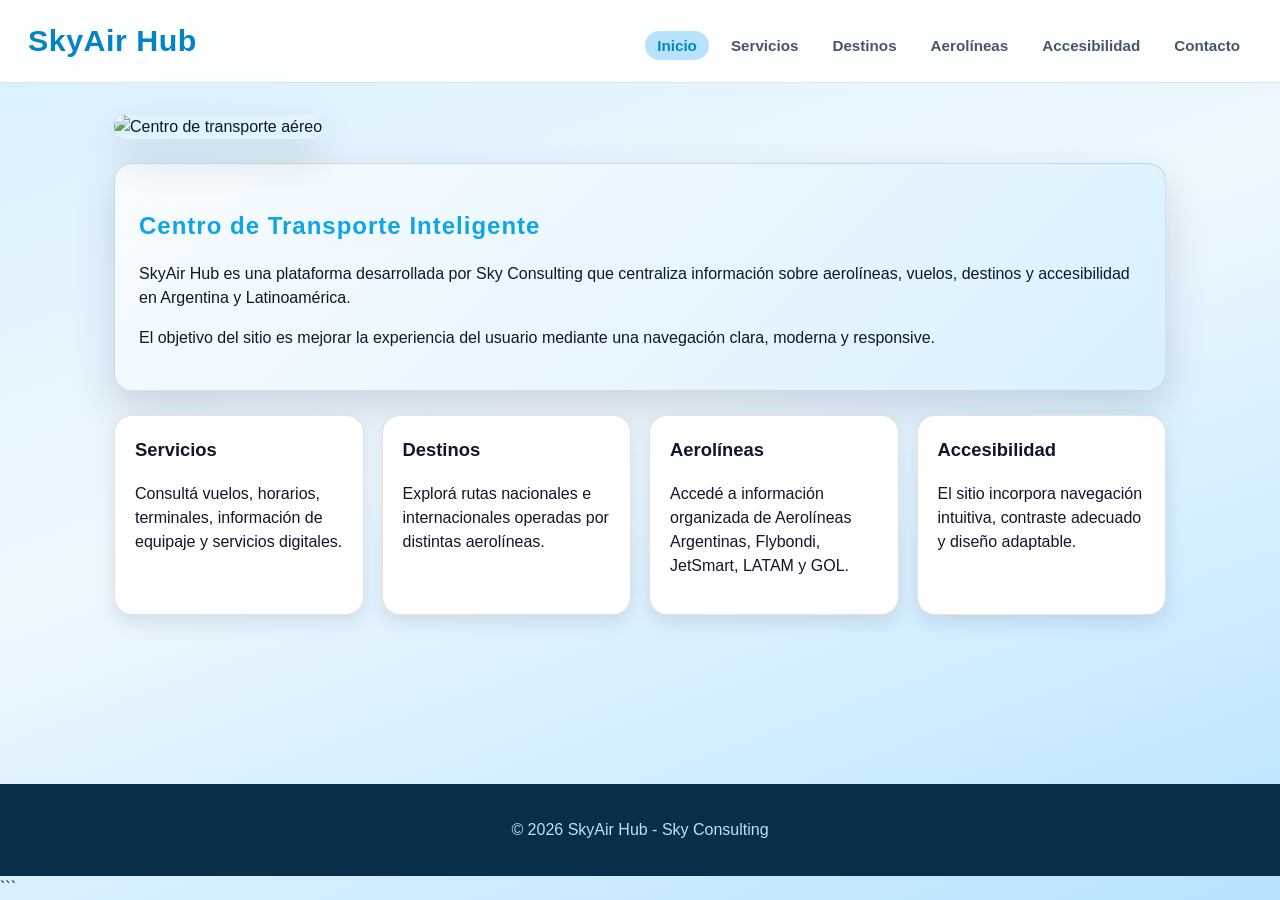
==== index.html @ 5a53a5db "Add files via upload" ====
<!DOCTYPE html>
<html lang="es">
<head>
    <meta charset="UTF-8">
    <meta name="viewport" content="width=device-width, initial-scale=1.0">
    <title>SkyAir Hub</title>
    <link rel="stylesheet" href="css1.css">
</head>

<body>

<header>

    <h1>SkyAir Hub</h1>

    <nav>
        <ul>
            <li><span class="active" aria-current="page">Inicio</span></li>
            <li><a href="servicios.html">Servicios</a></li>
            <li><a href="destinos.html">Destinos</a></li>
            <li><a href="aerolineas.html">Aerolíneas</a></li>
            <li><a href="accesibilidad.html">Accesibilidad</a></li>
            <li><a href="contacto.html">Contacto</a></li>
        </ul>
    </nav>

</header>

<main>

    <img src="imagenes/avion.jpg" alt="Centro de transporte aéreo" class="main-img">

    <section class="hero">

        <h2>Centro de Transporte Inteligente</h2>

        <p>
            SkyAir Hub es una plataforma desarrollada por Sky Consulting
            que centraliza información sobre aerolíneas, vuelos,
            destinos y accesibilidad en Argentina y Latinoamérica.
        </p>

        <p>
            El objetivo del sitio es mejorar la experiencia del usuario
            mediante una navegación clara, moderna y responsive.
        </p>

    </section>

    <section class="cards-grid">

        <div class="card">

            <h3>Servicios</h3>

            <p>
                Consultá vuelos, horarios, terminales,
                información de equipaje y servicios digitales.
            </p>

        </div>

        <div class="card">

            <h3>Destinos</h3>

            <p>
                Explorá rutas nacionales e internacionales
                operadas por distintas aerolíneas.
            </p>

        </div>

        <div class="card">

            <h3>Aerolíneas</h3>

            <p>
                Accedé a información organizada de Aerolíneas Argentinas,
                Flybondi, JetSmart, LATAM y GOL.
            </p>

        </div>

        <div class="card">

            <h3>Accesibilidad</h3>

            <p>
                El sitio incorpora navegación intuitiva,
                contraste adecuado y diseño adaptable.
            </p>

        </div>

    </section>

</main>

<footer>
    <p>© 2026 SkyAir Hub - Sky Consulting</p>
</footer>

</body>
</html>
```
---- css1.css ----
/* RESET */
* {
  box-sizing: border-box;
}

:root {
  --blue-50: #eef8ff;
  --blue-100: #d9f0ff;
  --blue-200: #b7e3ff;
  --blue-300: #7fd0ff;
  --blue-400: #38bdf8;
  --blue-500: #0ea5e9;
  --blue-600: #0284c7;
  --blue-900: #082f49;

  --bg: var(--blue-50);
  --bg-soft: var(--blue-100);

  --surface: #ffffff;
  --surface-elev: #f8fcff;

  --text: #0f172a;
  --text-muted: #475569;

  --brand: var(--blue-500);
  --brand-strong: var(--blue-600);
  --brand-soft: var(--blue-200);

  --stroke: rgba(15, 23, 42, 0.12);

  --shadow-sm: 0 8px 18px rgba(15, 23, 42, 0.10);
  --shadow-md: 0 18px 40px rgba(15, 23, 42, 0.15);

  --radius: 18px;
}

/* BODY */
body {
  margin: 0;
  font-family: "Segoe UI", "Verdana", "Tahoma", sans-serif;
  background: linear-gradient(160deg, var(--blue-100) 0%, var(--blue-50) 45%, var(--blue-200) 100%);
  color: var(--text);
  line-height: 1.5;
  min-height: 100vh;
  display: flex;
  flex-direction: column;
}

/* HEADER */
header {
  background-color: rgba(255, 255, 255, 0.95);
  border-bottom: 1px solid var(--stroke);
  padding: 18px 28px;
  position: sticky;
  top: 0;
  z-index: 10;
  backdrop-filter: blur(8px);
  display: flex;
  justify-content: space-between;
  align-items: center;
  flex-wrap: wrap;
}

h1 {
  margin: 0;
  font-family: "Segoe UI", "Verdana", "Tahoma", sans-serif;
  font-size: 1.9rem;
  letter-spacing: 0.5px;
  color: var(--brand-strong);
}

/* NAV */
nav ul {
  list-style: none;
  display: flex;
  flex-wrap: wrap;
  gap: 10px;
  padding: 10px 0 0;
  margin: 0;
}

nav a,
.active {
  text-decoration: none;
  color: var(--text-muted);
  font-weight: 700;
  font-size: 0.95rem;
  padding: 6px 12px;
  border-radius: 999px;
  transition: all 0.2s ease;
}

nav a:hover {
  color: var(--brand-strong);
  background: var(--brand-soft);
}

.active {
  color: var(--brand-strong);
  background: var(--brand-soft);
}

/* MAIN */
main {
  width: 100%;
  max-width: 1100px;
  margin: 0 auto;
  padding: 32px 24px 56px;
  flex: 1;
}

/* ESPACIADO GLOBAL */
main > * {
  margin-bottom: 24px;
}

/* TITULOS */
h2 {
  color: var(--brand);
  text-align: center;
  font-family: "Segoe UI", "Verdana", "Tahoma", sans-serif;
  font-size: 1.7rem;
  letter-spacing: 1px;
  text-transform: uppercase;
  margin-bottom: 18px;
}

.hero h2 {
  text-align: left;
  text-transform: none;
  font-size: 1.5rem;
}

h3 {
  color: var(--text);
  margin-top: 0;
  font-size: 1.15rem;
}

/* HERO */
.hero {
  background: linear-gradient(135deg, var(--surface-elev), var(--bg-soft));
  border: 1px solid var(--stroke);
  border-radius: var(--radius);
  padding: 24px;
  box-shadow: var(--shadow-md);
}

/* GRID */
.cards-grid {
  display: grid;
  grid-template-columns: repeat(auto-fit, minmax(240px, 1fr));
  gap: 18px;
}

/* CARDS */
.card {
  background-color: var(--surface);
  padding: 20px;
  border-radius: var(--radius);
  border: 1px solid var(--stroke);
  box-shadow: var(--shadow-sm);
  transition: transform 0.2s ease, box-shadow 0.2s ease;
}

.card:hover {
  transform: translateY(-4px);
  box-shadow: var(--shadow-md);
}

/* IMÁGENES EN CARDS */
.card img {
  width: 100%;
  height: 180px;
  object-fit: cover;
  border-radius: 12px;
  margin-bottom: 12px;
  box-shadow: var(--shadow-sm);
}

.map-card img {
  height: auto;
  max-height: none;
  object-fit: contain;
}

/* IMAGEN PRINCIPAL */
.main-img {
  width: 100%;
  max-height: 220px;
  object-fit: cover;
  border-radius: var(--radius);
  box-shadow: var(--shadow-md);
}

/* FOOTER */
footer {
  background-color: var(--blue-900);
  color: var(--blue-200);
  text-align: center;
  padding: 18px;
}

/* RESPONSIVE */
@media (max-width: 700px) {

  header {
    flex-direction: column;
    align-items: center;
  }

  nav ul {
    flex-direction: column;
    gap: 8px;
    align-items: center;
  }

  main {
    padding: 16px;
  }

  h1 {
    font-size: 1.6rem;
  }
}
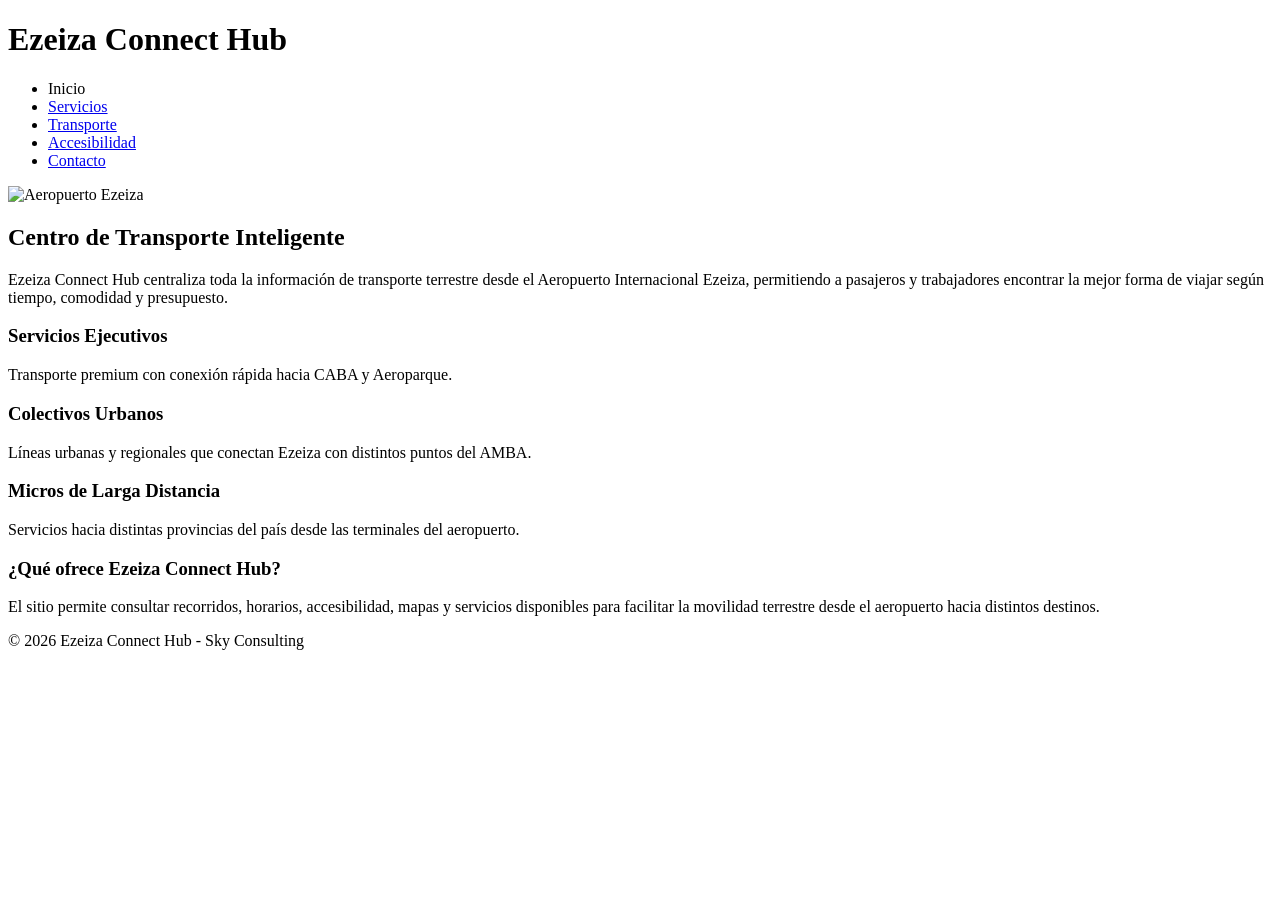
==== commit 27119de5: "Rename site to 'Ezeiza Connect Hub' and update content Updated the site name from 'SkyAir Hub' to 'E" ====
--- a/index.html
+++ b/index.html
@@ -1,24 +1,24 @@
 <!DOCTYPE html>
 <html lang="es">
+
 <head>
     <meta charset="UTF-8">
     <meta name="viewport" content="width=device-width, initial-scale=1.0">
-    <title>SkyAir Hub</title>
-    <link rel="stylesheet" href="css1.css">
+    <title>Ezeiza Connect Hub</title>
+    <link rel="stylesheet" href="estilos/css1.css">
 </head>
 
 <body>
 
 <header>
 
-    <h1>SkyAir Hub</h1>
+    <h1>Ezeiza Connect Hub</h1>
 
     <nav>
         <ul>
-            <li><span class="active" aria-current="page">Inicio</span></li>
+            <li><span class="active">Inicio</span></li>
             <li><a href="servicios.html">Servicios</a></li>
-            <li><a href="destinos.html">Destinos</a></li>
-            <li><a href="aerolineas.html">Aerolíneas</a></li>
+            <li><a href="transporte.html">Transporte</a></li>
             <li><a href="accesibilidad.html">Accesibilidad</a></li>
             <li><a href="contacto.html">Contacto</a></li>
         </ul>
@@ -28,21 +28,16 @@
 
 <main>
 
-    <img src="imagenes/avion.jpg" alt="Centro de transporte aéreo" class="main-img">
+    <img src="imagenes/ezeiza.jpg" alt="Aeropuerto Ezeiza" class="main-img">
 
     <section class="hero">
 
         <h2>Centro de Transporte Inteligente</h2>
 
         <p>
-            SkyAir Hub es una plataforma desarrollada por Sky Consulting
-            que centraliza información sobre aerolíneas, vuelos,
-            destinos y accesibilidad en Argentina y Latinoamérica.
-        </p>
-
-        <p>
-            El objetivo del sitio es mejorar la experiencia del usuario
-            mediante una navegación clara, moderna y responsive.
+            Ezeiza Connect Hub centraliza toda la información de transporte terrestre
+            desde el Aeropuerto Internacional Ezeiza, permitiendo a pasajeros y trabajadores
+            encontrar la mejor forma de viajar según tiempo, comodidad y presupuesto.
         </p>
 
     </section>
@@ -51,56 +46,54 @@
 
         <div class="card">
 
-            <h3>Servicios</h3>
+            <h3>Servicios Ejecutivos</h3>
 
             <p>
-                Consultá vuelos, horarios, terminales,
-                información de equipaje y servicios digitales.
+                Transporte premium con conexión rápida hacia CABA y Aeroparque.
             </p>
 
         </div>
 
         <div class="card">
 
-            <h3>Destinos</h3>
+            <h3>Colectivos Urbanos</h3>
 
             <p>
-                Explorá rutas nacionales e internacionales
-                operadas por distintas aerolíneas.
+                Líneas urbanas y regionales que conectan Ezeiza con distintos puntos del AMBA.
             </p>
 
         </div>
 
         <div class="card">
 
-            <h3>Aerolíneas</h3>
+            <h3>Micros de Larga Distancia</h3>
 
             <p>
-                Accedé a información organizada de Aerolíneas Argentinas,
-                Flybondi, JetSmart, LATAM y GOL.
-            </p>
-
-        </div>
-
-        <div class="card">
-
-            <h3>Accesibilidad</h3>
-
-            <p>
-                El sitio incorpora navegación intuitiva,
-                contraste adecuado y diseño adaptable.
+                Servicios hacia distintas provincias del país desde las terminales del aeropuerto.
             </p>
 
         </div>
 
     </section>
 
+    <section class="card">
+
+        <h3>¿Qué ofrece Ezeiza Connect Hub?</h3>
+
+        <p>
+            El sitio permite consultar recorridos, horarios, accesibilidad,
+            mapas y servicios disponibles para facilitar la movilidad terrestre
+            desde el aeropuerto hacia distintos destinos.
+        </p>
+
+    </section>
+
 </main>
 
 <footer>
-    <p>© 2026 SkyAir Hub - Sky Consulting</p>
+    <p>© 2026 Ezeiza Connect Hub - Sky Consulting</p>
 </footer>
 
 </body>
+
 </html>
-```
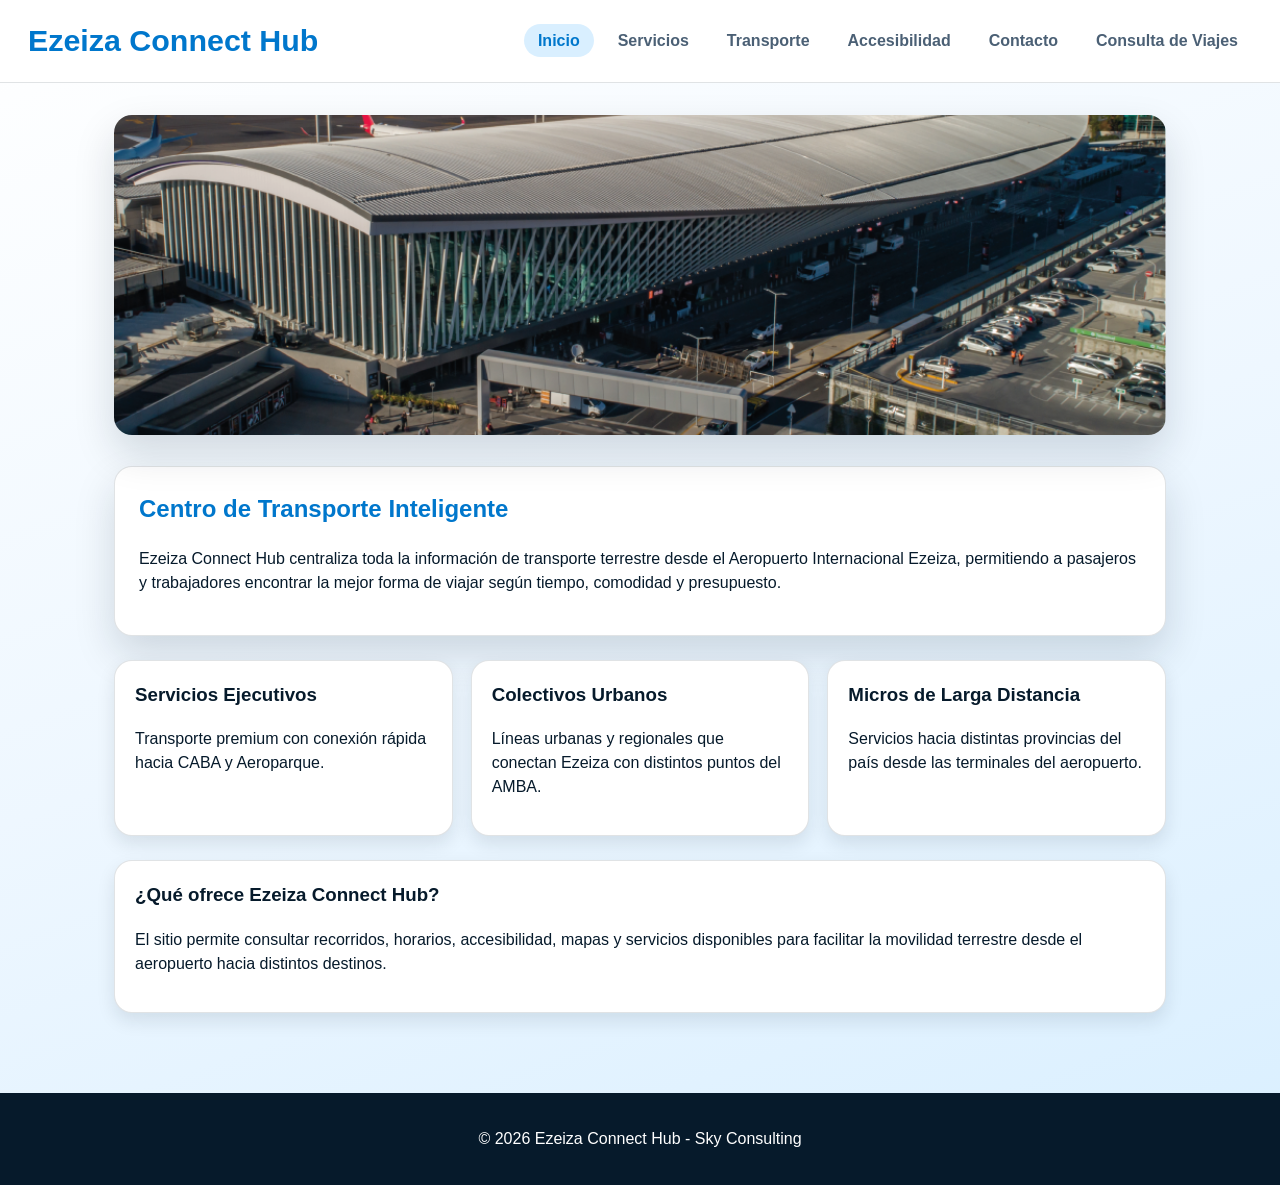
==== commit 96dd8a45: "Add 'Consulta de Viajes' link to navigation Added a new link for 'Consulta de Viajes' in the navigat" ====
--- a/index.html
+++ b/index.html
@@ -21,6 +21,7 @@
             <li><a href="transporte.html">Transporte</a></li>
             <li><a href="accesibilidad.html">Accesibilidad</a></li>
             <li><a href="contacto.html">Contacto</a></li>
+            <li><a href="consulta.html">Consulta de Viajes</a></li>
         </ul>
     </nav>
 
--- a/estilos/css1.css
+++ b/estilos/css1.css
@@ -0,0 +1,199 @@
+/* RESET */
+* {
+  box-sizing: border-box;
+}
+
+/* VARIABLES */
+:root {
+  --blue-100: #d9efff;
+  --blue-300: #38a9ff;
+  --blue-500: #0077cc;
+  --blue-900: #061a2b;
+
+  --bg: #f4f9ff;
+  --surface: #ffffff;
+
+  --text: #061a2b;
+  --text-soft: #4b6075;
+
+  --stroke: rgba(6, 26, 43, 0.12);
+
+  --shadow-sm: 0 8px 18px rgba(6, 26, 43, 0.10);
+  --shadow-md: 0 18px 40px rgba(6, 26, 43, 0.15);
+
+  --radius: 18px;
+}
+
+/* BODY */
+body {
+  margin: 0;
+  font-family: "Segoe UI", "Verdana", sans-serif;
+  background: linear-gradient(160deg, #ffffff 0%, #eef7ff 50%, #d9efff 100%);
+  color: var(--text);
+  line-height: 1.5;
+  min-height: 100vh;
+  display: flex;
+  flex-direction: column;
+}
+
+/* HEADER */
+header {
+  background-color: rgba(255, 255, 255, 0.95);
+  border-bottom: 1px solid var(--stroke);
+  padding: 18px 28px;
+  position: sticky;
+  top: 0;
+  z-index: 10;
+  backdrop-filter: blur(8px);
+
+  display: flex;
+  justify-content: space-between;
+  align-items: center;
+  flex-wrap: wrap;
+}
+
+h1 {
+  margin: 0;
+  font-size: 1.9rem;
+  color: var(--blue-500);
+}
+
+/* NAV */
+nav ul {
+  list-style: none;
+  display: flex;
+  flex-wrap: wrap;
+  gap: 10px;
+  margin: 0;
+  padding: 0;
+}
+
+nav a,
+.active {
+  text-decoration: none;
+  color: var(--text-soft);
+  font-weight: 700;
+  padding: 8px 14px;
+  border-radius: 999px;
+  transition: 0.2s;
+}
+
+nav a:hover {
+  background-color: var(--blue-100);
+  color: var(--blue-500);
+}
+
+.active {
+  background-color: var(--blue-100);
+  color: var(--blue-500);
+}
+
+/* MAIN */
+main {
+  width: 100%;
+  max-width: 1100px;
+  margin: 0 auto;
+  padding: 32px 24px 56px;
+  flex: 1;
+}
+
+main > * {
+  margin-bottom: 24px;
+}
+
+/* HERO */
+.hero {
+  background-color: var(--surface);
+  border-radius: var(--radius);
+  padding: 24px;
+  border: 1px solid var(--stroke);
+  box-shadow: var(--shadow-md);
+}
+
+.hero h2 {
+  margin-top: 0;
+  color: var(--blue-500);
+}
+
+/* GRID */
+.cards-grid {
+  display: grid;
+  grid-template-columns: repeat(auto-fit, minmax(240px, 1fr));
+  gap: 18px;
+}
+
+/* CARD */
+.card {
+  background-color: var(--surface);
+  border-radius: var(--radius);
+  padding: 20px;
+  border: 1px solid var(--stroke);
+  box-shadow: var(--shadow-sm);
+  transition: 0.2s;
+}
+
+.card:hover {
+  transform: translateY(-4px);
+  box-shadow: var(--shadow-md);
+}
+
+.card h3 {
+  margin-top: 0;
+}
+
+.card a {
+  color: var(--blue-500);
+  text-decoration: none;
+}
+
+.card a:hover {
+  text-decoration: underline;
+}
+
+/* IMAGENES */
+.card img {
+  width: 100%;
+  height: 120px;
+  object-fit: cover;
+  border-radius: 12px;
+  margin-bottom: 12px;
+}
+
+.main-img {
+  width: 100%;
+  max-height: 320px;
+  object-fit: cover;
+  border-radius: var(--radius);
+  box-shadow: var(--shadow-md);
+}
+
+/* FOOTER */
+footer {
+  background-color: var(--blue-900);
+  color: white;
+  text-align: center;
+  padding: 18px;
+}
+
+/* RESPONSIVE */
+@media (max-width: 700px) {
+
+  header {
+    flex-direction: column;
+    align-items: center;
+  }
+
+  nav ul {
+    flex-direction: column;
+    align-items: center;
+  }
+
+  main {
+    padding: 16px;
+  }
+
+  h1 {
+    font-size: 1.6rem;
+  }
+
+}
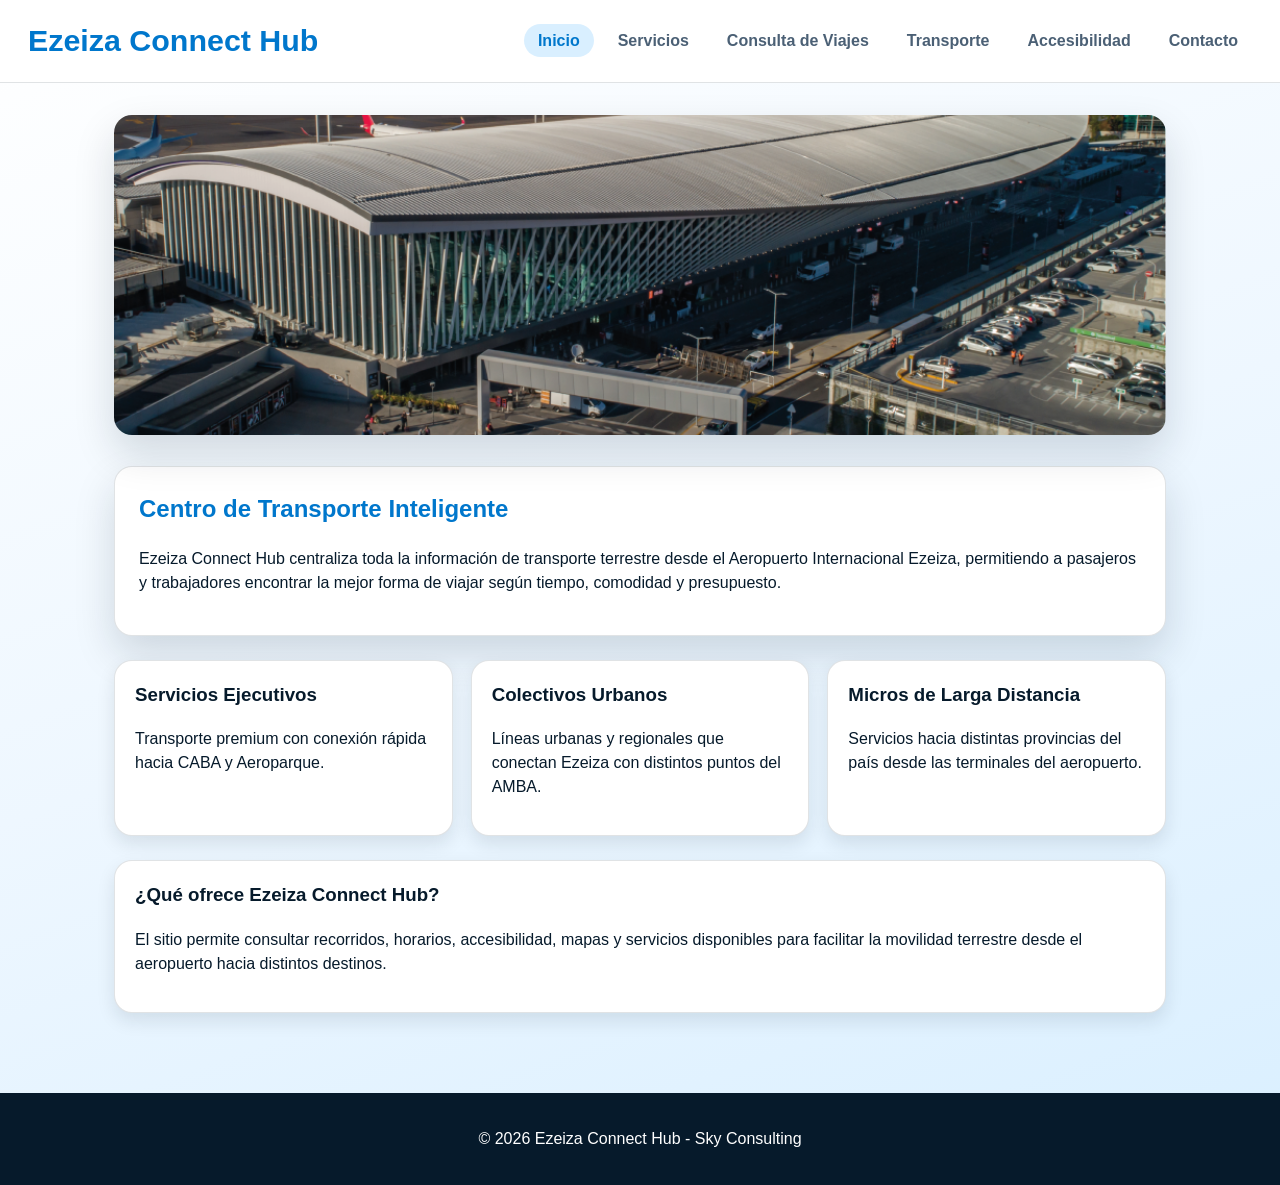
==== commit 8f314059: "Update index.html" ====
--- a/index.html
+++ b/index.html
@@ -18,10 +18,10 @@
         <ul>
             <li><span class="active">Inicio</span></li>
             <li><a href="servicios.html">Servicios</a></li>
+            <li><a href="consulta.html">Consulta de Viajes</a></li>
             <li><a href="transporte.html">Transporte</a></li>
             <li><a href="accesibilidad.html">Accesibilidad</a></li>
             <li><a href="contacto.html">Contacto</a></li>
-            <li><a href="consulta.html">Consulta de Viajes</a></li>
         </ul>
     </nav>
 
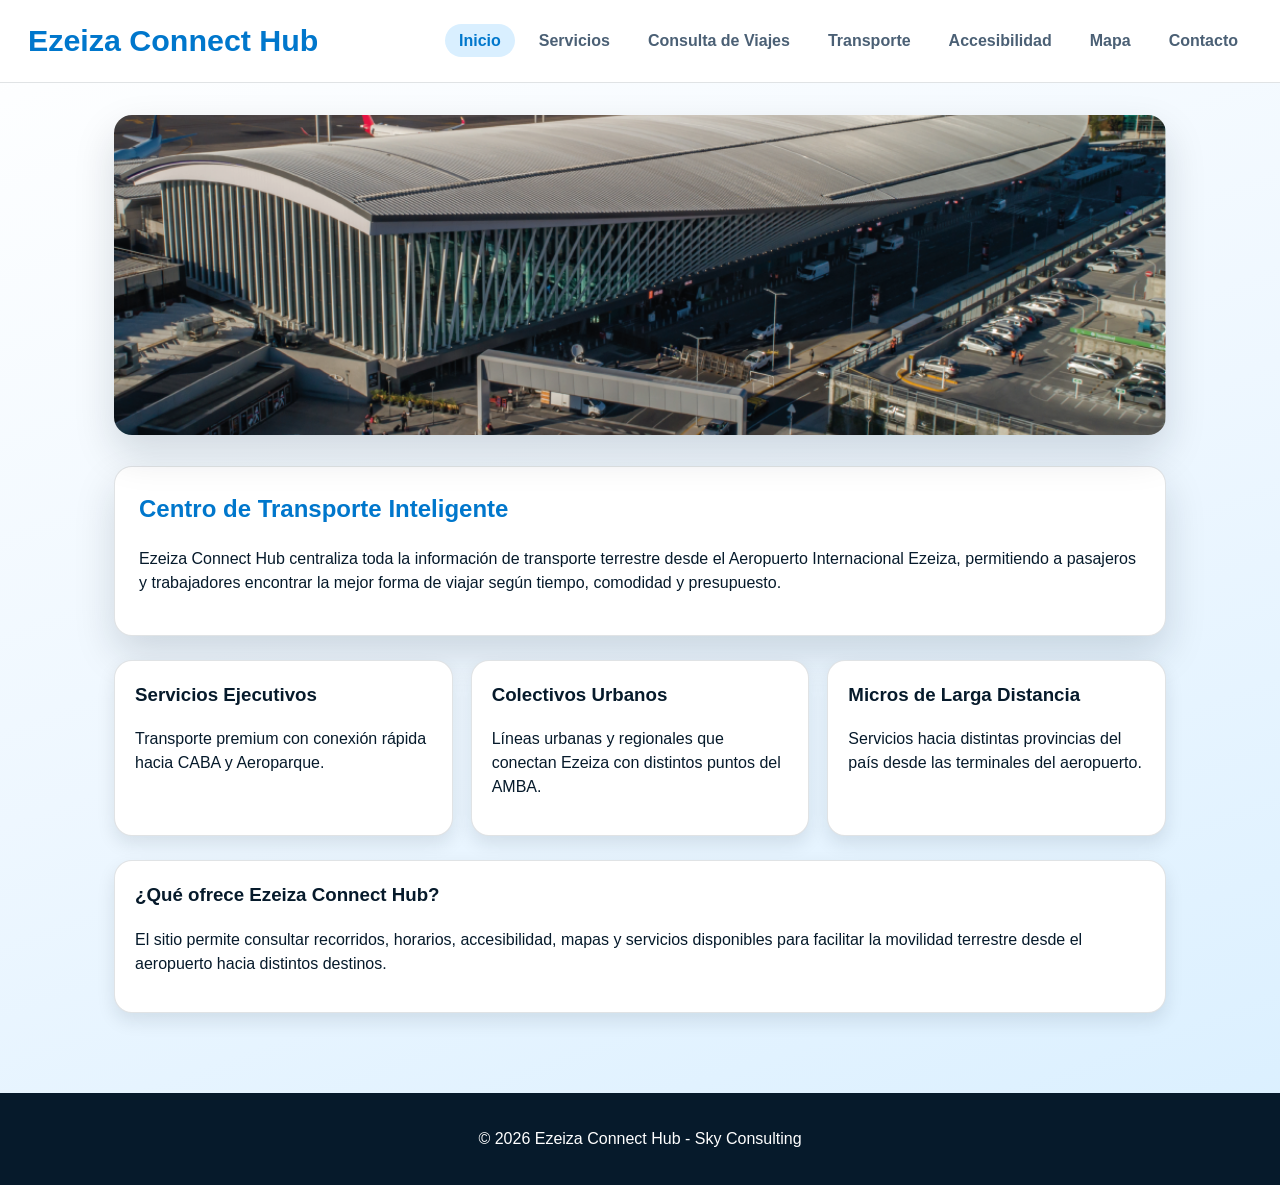
==== commit 1b40f40f: "Update index.html" ====
--- a/index.html
+++ b/index.html
@@ -21,6 +21,7 @@
             <li><a href="consulta.html">Consulta de Viajes</a></li>
             <li><a href="transporte.html">Transporte</a></li>
             <li><a href="accesibilidad.html">Accesibilidad</a></li>
+            <li><a href="mapa.html">Mapa</a></li>
             <li><a href="contacto.html">Contacto</a></li>
         </ul>
     </nav>
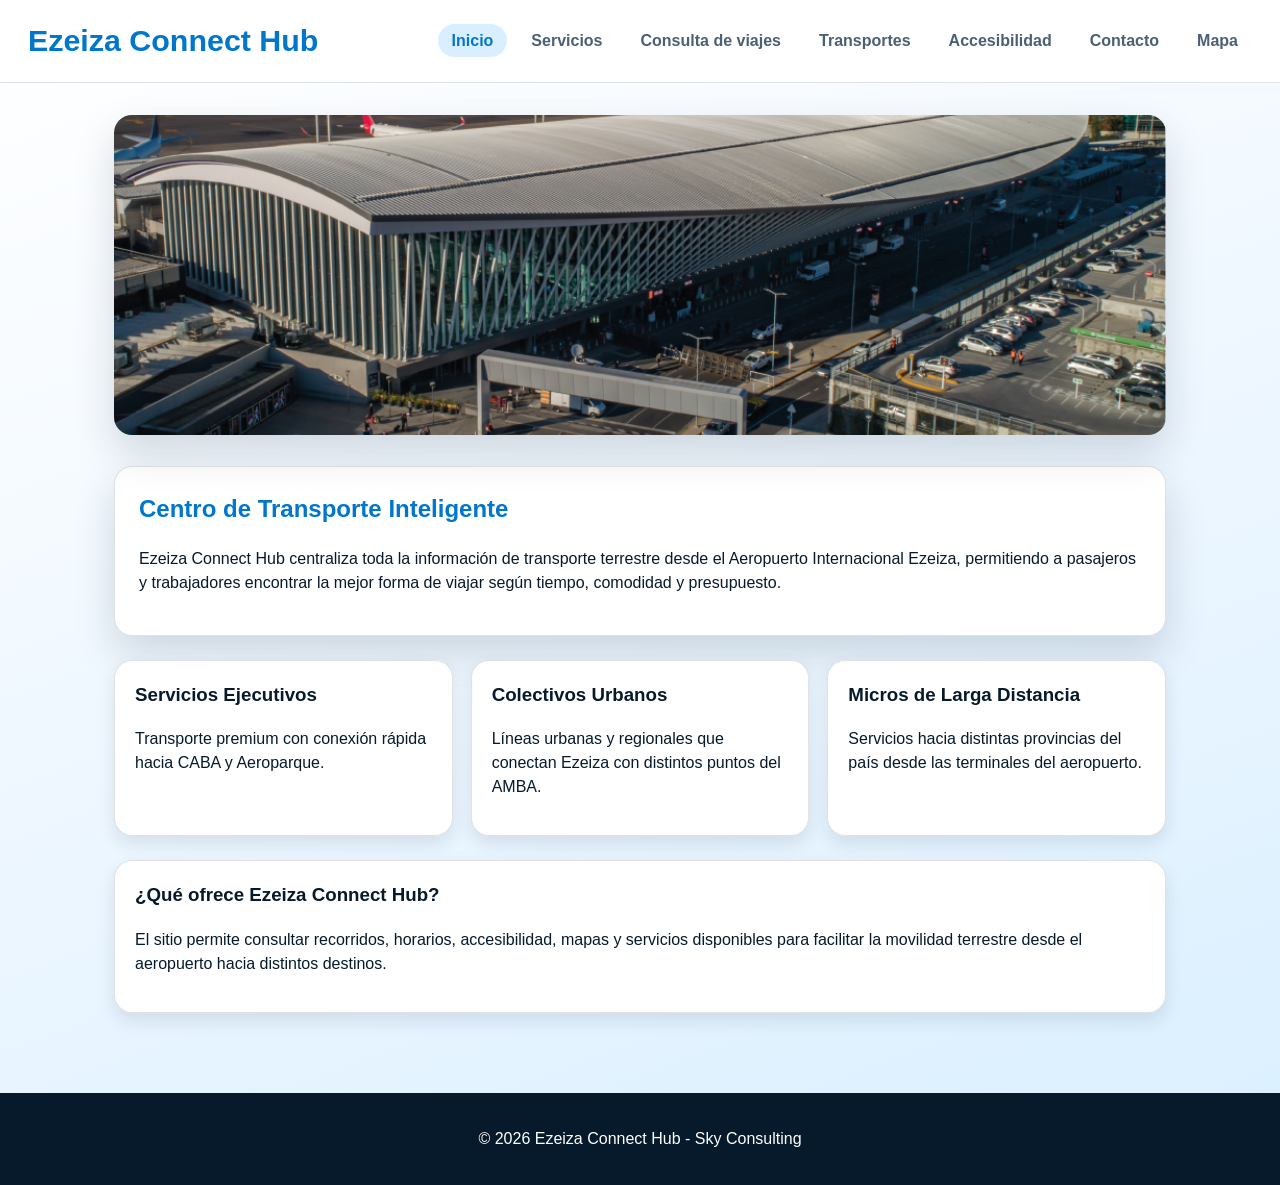
==== commit 4541bfd3: "Update index.html" ====
--- a/index.html
+++ b/index.html
@@ -15,16 +15,16 @@
     <h1>Ezeiza Connect Hub</h1>
 
     <nav>
-        <ul>
-            <li><span class="active">Inicio</span></li>
-            <li><a href="servicios.html">Servicios</a></li>
-            <li><a href="consulta.html">Consulta de Viajes</a></li>
-            <li><a href="transporte.html">Transporte</a></li>
-            <li><a href="accesibilidad.html">Accesibilidad</a></li>
-            <li><a href="mapa.html">Mapa</a></li>
-            <li><a href="contacto.html">Contacto</a></li>
-        </ul>
-    </nav>
+    <ul>
+        <li><span class="active">Inicio</span></li>
+        <li><a href="servicios.html">Servicios</a></li>
+        <li><a href="consulta.html">Consulta de viajes</a></li>
+        <li><a href="transporte.html">Transportes</a></li>
+        <li><a href="accesibilidad.html">Accesibilidad</a></li>
+        <li><a href="contacto.html">Contacto</a></li>
+        <li><a href="mapa.html">Mapa</a></li>
+    </ul>
+</nav>
 
 </header>
 
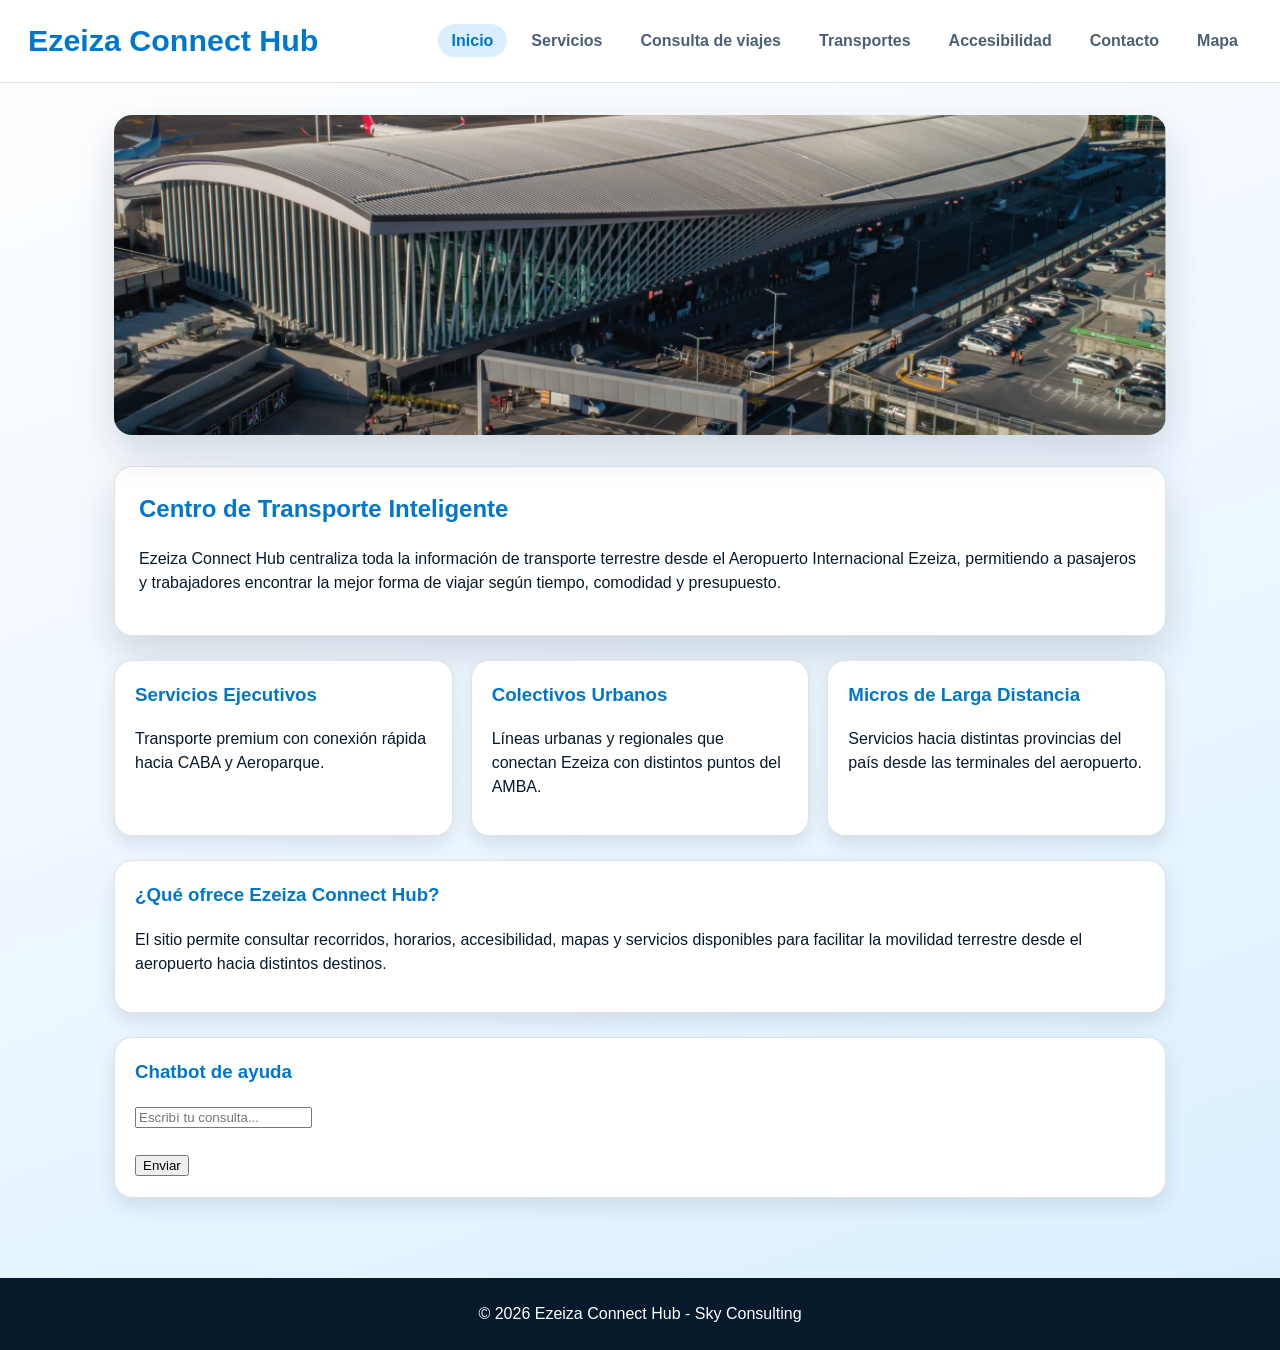
==== commit 9310fd36: "Update index.html" ====
--- a/index.html
+++ b/index.html
@@ -15,16 +15,16 @@
     <h1>Ezeiza Connect Hub</h1>
 
     <nav>
-    <ul>
-        <li><span class="active">Inicio</span></li>
-        <li><a href="servicios.html">Servicios</a></li>
-        <li><a href="consulta.html">Consulta de viajes</a></li>
-        <li><a href="transporte.html">Transportes</a></li>
-        <li><a href="accesibilidad.html">Accesibilidad</a></li>
-        <li><a href="contacto.html">Contacto</a></li>
-        <li><a href="mapa.html">Mapa</a></li>
-    </ul>
-</nav>
+        <ul>
+            <li><span class="active">Inicio</span></li>
+            <li><a href="servicios.html">Servicios</a></li>
+            <li><a href="consulta.html">Consulta de viajes</a></li>
+            <li><a href="transporte.html">Transportes</a></li>
+            <li><a href="accesibilidad.html">Accesibilidad</a></li>
+            <li><a href="contacto.html">Contacto</a></li>
+            <li><a href="mapa.html">Mapa</a></li>
+        </ul>
+    </nav>
 
 </header>
 
@@ -47,33 +47,18 @@
     <section class="cards-grid">
 
         <div class="card">
-
             <h3>Servicios Ejecutivos</h3>
-
-            <p>
-                Transporte premium con conexión rápida hacia CABA y Aeroparque.
-            </p>
-
+            <p>Transporte premium con conexión rápida hacia CABA y Aeroparque.</p>
         </div>
 
         <div class="card">
-
             <h3>Colectivos Urbanos</h3>
-
-            <p>
-                Líneas urbanas y regionales que conectan Ezeiza con distintos puntos del AMBA.
-            </p>
-
+            <p>Líneas urbanas y regionales que conectan Ezeiza con distintos puntos del AMBA.</p>
         </div>
 
         <div class="card">
-
             <h3>Micros de Larga Distancia</h3>
-
-            <p>
-                Servicios hacia distintas provincias del país desde las terminales del aeropuerto.
-            </p>
-
+            <p>Servicios hacia distintas provincias del país desde las terminales del aeropuerto.</p>
         </div>
 
     </section>
@@ -90,12 +75,29 @@
 
     </section>
 
+    <!-- CHATBOT -->
+    <section class="card">
+
+        <h3>Chatbot de ayuda</h3>
+
+        <input type="text" id="pregunta" placeholder="Escribí tu consulta...">
+        <br><br>
+
+        <button id="enviar">Enviar</button>
+
+        <div id="respuesta"></div>
+
+    </section>
+
 </main>
 
 <footer>
     <p>© 2026 Ezeiza Connect Hub - Sky Consulting</p>
 </footer>
 
+<!-- SCRIPT CHATBOT -->
+<script src="js/chatbot.js"></script>
+
 </body>
 
 </html>
--- a/estilos/css1.css
+++ b/estilos/css1.css
@@ -137,8 +137,10 @@
   box-shadow: var(--shadow-md);
 }
 
+.card h2,
 .card h3 {
   margin-top: 0;
+  color: var(--blue-500);
 }
 
 .card a {
@@ -165,6 +167,31 @@
   object-fit: cover;
   border-radius: var(--radius);
   box-shadow: var(--shadow-md);
+}
+
+.mapa-terminal{
+  width: 100%;
+  max-width: 900px;
+  aspect-ratio: 1200 / 1259;
+  object-fit: contain;
+  display: block;
+  margin: 0 auto;
+  border-radius: var(--radius);
+  box-shadow: var(--shadow-md);
+}
+
+/* LISTAS */
+.card ul {
+  padding-left: 22px;
+  color: var(--text-soft);
+}
+
+.card li {
+  margin-bottom: 8px;
+}
+
+.card strong {
+  color: var(--blue-500);
 }
 
 /* FOOTER */
@@ -175,6 +202,10 @@
   padding: 18px;
 }
 
+footer p {
+  margin: 6px 0;
+}
+
 /* RESPONSIVE */
 @media (max-width: 700px) {
 
@@ -196,4 +227,4 @@
     font-size: 1.6rem;
   }
 
-}+}
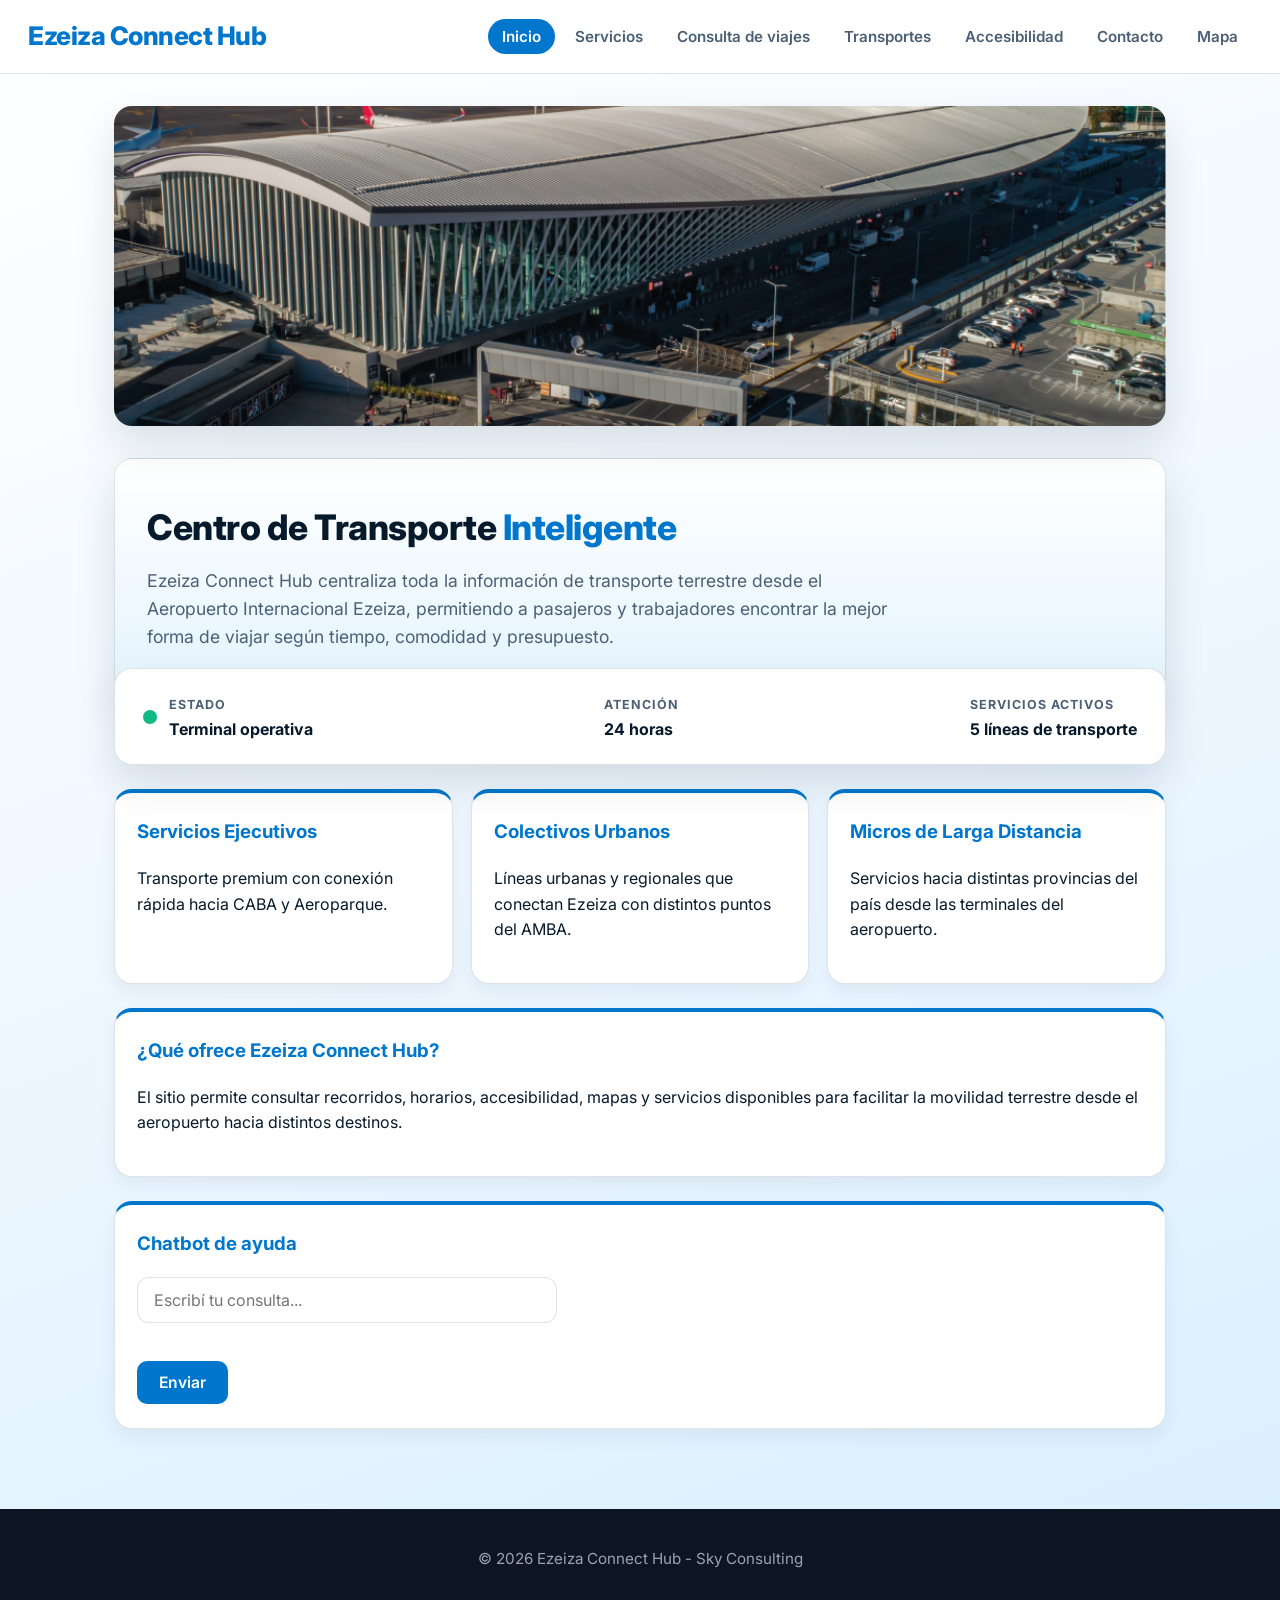
==== commit c320ef3e: "Mejoras Gestalt y Heuristicas" ====
--- a/index.html
+++ b/index.html
@@ -5,6 +5,9 @@
     <meta charset="UTF-8">
     <meta name="viewport" content="width=device-width, initial-scale=1.0">
     <title>Ezeiza Connect Hub</title>
+    <link rel="preconnect" href="https://fonts.googleapis.com">
+    <link rel="preconnect" href="https://fonts.gstatic.com" crossorigin>
+    <link href="https://fonts.googleapis.com/css2?family=Inter:wght@400;500;600;700;800&display=swap" rel="stylesheet">
     <link rel="stylesheet" href="estilos/css1.css">
 </head>
 
@@ -34,7 +37,7 @@
 
     <section class="hero">
 
-        <h2>Centro de Transporte Inteligente</h2>
+        <h2>Centro de Transporte <span>Inteligente</span></h2>
 
         <p>
             Ezeiza Connect Hub centraliza toda la información de transporte terrestre
@@ -42,6 +45,28 @@
             encontrar la mejor forma de viajar según tiempo, comodidad y presupuesto.
         </p>
 
+    </section>
+
+    <section class="status-panel">
+        <div class="status-item">
+            <span class="status-dot"></span>
+            <div>
+                <span class="label">Estado</span><br>
+                <span class="value">Terminal operativa</span>
+            </div>
+        </div>
+        <div class="status-item">
+            <div>
+                <span class="label">Atención</span><br>
+                <span class="value">24 horas</span>
+            </div>
+        </div>
+        <div class="status-item">
+            <div>
+                <span class="label">Servicios activos</span><br>
+                <span class="value">5 líneas de transporte</span>
+            </div>
+        </div>
     </section>
 
     <section class="cards-grid">
--- a/estilos/css1.css
+++ b/estilos/css1.css
@@ -1,230 +1,472 @@
-/* RESET */
-* {
-  box-sizing: border-box;
-}
-
-/* VARIABLES */
-:root {
-  --blue-100: #d9efff;
-  --blue-300: #38a9ff;
-  --blue-500: #0077cc;
-  --blue-900: #061a2b;
-
-  --bg: #f4f9ff;
-  --surface: #ffffff;
-
-  --text: #061a2b;
-  --text-soft: #4b6075;
-
-  --stroke: rgba(6, 26, 43, 0.12);
-
-  --shadow-sm: 0 8px 18px rgba(6, 26, 43, 0.10);
-  --shadow-md: 0 18px 40px rgba(6, 26, 43, 0.15);
-
-  --radius: 18px;
-}
-
-/* BODY */
-body {
-  margin: 0;
-  font-family: "Segoe UI", "Verdana", sans-serif;
-  background: linear-gradient(160deg, #ffffff 0%, #eef7ff 50%, #d9efff 100%);
-  color: var(--text);
-  line-height: 1.5;
-  min-height: 100vh;
-  display: flex;
-  flex-direction: column;
-}
-
-/* HEADER */
-header {
-  background-color: rgba(255, 255, 255, 0.95);
-  border-bottom: 1px solid var(--stroke);
-  padding: 18px 28px;
-  position: sticky;
-  top: 0;
-  z-index: 10;
-  backdrop-filter: blur(8px);
-
-  display: flex;
-  justify-content: space-between;
-  align-items: center;
-  flex-wrap: wrap;
-}
-
-h1 {
-  margin: 0;
-  font-size: 1.9rem;
-  color: var(--blue-500);
-}
-
-/* NAV */
-nav ul {
-  list-style: none;
-  display: flex;
-  flex-wrap: wrap;
-  gap: 10px;
-  margin: 0;
-  padding: 0;
-}
-
-nav a,
-.active {
-  text-decoration: none;
-  color: var(--text-soft);
-  font-weight: 700;
-  padding: 8px 14px;
-  border-radius: 999px;
-  transition: 0.2s;
-}
-
-nav a:hover {
-  background-color: var(--blue-100);
-  color: var(--blue-500);
-}
-
-.active {
-  background-color: var(--blue-100);
-  color: var(--blue-500);
-}
-
-/* MAIN */
-main {
-  width: 100%;
-  max-width: 1100px;
-  margin: 0 auto;
-  padding: 32px 24px 56px;
-  flex: 1;
-}
-
-main > * {
-  margin-bottom: 24px;
-}
-
-/* HERO */
-.hero {
-  background-color: var(--surface);
-  border-radius: var(--radius);
-  padding: 24px;
-  border: 1px solid var(--stroke);
-  box-shadow: var(--shadow-md);
-}
-
-.hero h2 {
-  margin-top: 0;
-  color: var(--blue-500);
-}
-
-/* GRID */
-.cards-grid {
-  display: grid;
-  grid-template-columns: repeat(auto-fit, minmax(240px, 1fr));
-  gap: 18px;
-}
-
-/* CARD */
-.card {
-  background-color: var(--surface);
-  border-radius: var(--radius);
-  padding: 20px;
-  border: 1px solid var(--stroke);
-  box-shadow: var(--shadow-sm);
-  transition: 0.2s;
-}
-
-.card:hover {
-  transform: translateY(-4px);
-  box-shadow: var(--shadow-md);
-}
-
-.card h2,
-.card h3 {
-  margin-top: 0;
-  color: var(--blue-500);
-}
-
-.card a {
-  color: var(--blue-500);
-  text-decoration: none;
-}
-
-.card a:hover {
-  text-decoration: underline;
-}
-
-/* IMAGENES */
-.card img {
-  width: 100%;
-  height: 120px;
-  object-fit: cover;
-  border-radius: 12px;
-  margin-bottom: 12px;
-}
-
-.main-img {
-  width: 100%;
-  max-height: 320px;
-  object-fit: cover;
-  border-radius: var(--radius);
-  box-shadow: var(--shadow-md);
-}
-
-.mapa-terminal{
-  width: 100%;
-  max-width: 900px;
-  aspect-ratio: 1200 / 1259;
-  object-fit: contain;
-  display: block;
-  margin: 0 auto;
-  border-radius: var(--radius);
-  box-shadow: var(--shadow-md);
-}
-
-/* LISTAS */
-.card ul {
-  padding-left: 22px;
-  color: var(--text-soft);
-}
-
-.card li {
-  margin-bottom: 8px;
-}
-
-.card strong {
-  color: var(--blue-500);
-}
-
-/* FOOTER */
-footer {
-  background-color: var(--blue-900);
-  color: white;
-  text-align: center;
-  padding: 18px;
-}
-
-footer p {
-  margin: 6px 0;
-}
-
-/* RESPONSIVE */
-@media (max-width: 700px) {
-
-  header {
-    flex-direction: column;
-    align-items: center;
-  }
-
-  nav ul {
-    flex-direction: column;
-    align-items: center;
-  }
-
-  main {
-    padding: 16px;
-  }
-
-  h1 {
-    font-size: 1.6rem;
-  }
-
-}
+/* RESET */
+* {
+  box-sizing: border-box;
+}
+
+/* VARIABLES */
+:root {
+  --blue-100: #d9efff;
+  --blue-300: #38a9ff;
+  --blue-500: #0077cc;
+  --blue-700: #004b8f;
+  --blue-900: #061a2b;
+
+  --bg: #f4f9ff;
+  --surface: #ffffff;
+
+  --text: #061a2b;
+  --text-soft: #4b6075;
+
+  --green: #10b981;
+  --footer-bg: #0c1521;
+
+  --stroke: rgba(6, 26, 43, 0.12);
+
+  --shadow-sm: 0 8px 18px rgba(6, 26, 43, 0.06);
+  --shadow-md: 0 18px 40px rgba(6, 26, 43, 0.12);
+  --shadow-blue: 0 20px 35px rgba(0, 119, 204, 0.16);
+
+  --radius: 18px;
+}
+
+/* BODY */
+body {
+  margin: 0;
+  font-family: "Inter", "Segoe UI", "Verdana", sans-serif;
+  background: linear-gradient(160deg, #ffffff 0%, #eef7ff 50%, #d9efff 100%);
+  color: var(--text);
+  line-height: 1.6;
+  min-height: 100vh;
+  display: flex;
+  flex-direction: column;
+}
+
+/* HEADER */
+header {
+  background-color: rgba(255, 255, 255, 0.95);
+  border-bottom: 1px solid var(--stroke);
+  padding: 16px 28px;
+  position: sticky;
+  top: 0;
+  z-index: 10;
+  backdrop-filter: blur(8px);
+
+  display: flex;
+  justify-content: space-between;
+  align-items: center;
+  flex-wrap: wrap;
+  gap: 10px;
+}
+
+h1 {
+  margin: 0;
+  font-size: 1.6rem;
+  font-weight: 800;
+  letter-spacing: -0.5px;
+  color: var(--blue-500);
+}
+
+/* NAV */
+nav ul {
+  list-style: none;
+  display: flex;
+  flex-wrap: wrap;
+  gap: 6px;
+  margin: 0;
+  padding: 0;
+}
+
+nav a,
+.active {
+  text-decoration: none;
+  color: var(--text-soft);
+  font-weight: 600;
+  font-size: 0.95rem;
+  padding: 8px 14px;
+  border-radius: 999px;
+  transition: background-color 0.2s ease, color 0.2s ease;
+}
+
+nav a:hover {
+  background-color: var(--blue-100);
+  color: var(--blue-500);
+}
+
+.active {
+  background-color: var(--blue-500);
+  color: #ffffff;
+}
+
+/* MAIN */
+main {
+  width: 100%;
+  max-width: 1100px;
+  margin: 0 auto;
+  padding: 32px 24px 56px;
+  flex: 1;
+}
+
+main > * {
+  margin-bottom: 24px;
+}
+
+/* HERO */
+.hero {
+  background: linear-gradient(180deg, #ffffff 0%, var(--blue-100) 140%);
+  border-radius: var(--radius);
+  padding: 40px 32px;
+  border: 1px solid var(--stroke);
+  box-shadow: var(--shadow-md);
+}
+
+.hero h2 {
+  margin-top: 0;
+  margin-bottom: 12px;
+  font-size: 2.2rem;
+  font-weight: 800;
+  letter-spacing: -0.5px;
+  color: var(--text);
+}
+
+.hero h2 span {
+  color: var(--blue-500);
+}
+
+.hero p {
+  margin: 0;
+  font-size: 1.1rem;
+  color: var(--text-soft);
+  max-width: 760px;
+}
+
+/* STATUS PANEL (panel flotante de estado en vivo) */
+.status-panel {
+  display: flex;
+  flex-wrap: wrap;
+  justify-content: space-between;
+  align-items: center;
+  gap: 20px;
+  background-color: var(--surface);
+  border: 1px solid var(--stroke);
+  border-radius: var(--radius);
+  padding: 22px 28px;
+  box-shadow: var(--shadow-md);
+  margin-top: -48px;
+  position: relative;
+  z-index: 2;
+}
+
+.status-item {
+  display: flex;
+  align-items: center;
+  gap: 12px;
+}
+
+.status-item .label {
+  font-size: 0.78rem;
+  font-weight: 700;
+  text-transform: uppercase;
+  letter-spacing: 1px;
+  color: var(--text-soft);
+}
+
+.status-item .value {
+  font-weight: 700;
+  color: var(--text);
+}
+
+.status-dot {
+  width: 14px;
+  height: 14px;
+  border-radius: 50%;
+  background-color: var(--green);
+  animation: pulse 2s infinite;
+}
+
+@keyframes pulse {
+  0% { box-shadow: 0 0 0 0 rgba(16, 185, 129, 0.45); }
+  70% { box-shadow: 0 0 0 10px rgba(16, 185, 129, 0); }
+  100% { box-shadow: 0 0 0 0 rgba(16, 185, 129, 0); }
+}
+
+/* GRID */
+.cards-grid {
+  display: grid;
+  grid-template-columns: repeat(auto-fit, minmax(240px, 1fr));
+  gap: 18px;
+}
+
+/* CARD */
+.card {
+  position: relative;
+  background-color: var(--surface);
+  border-radius: var(--radius);
+  padding: 24px 22px;
+  border: 1px solid var(--stroke);
+  border-top: 4px solid var(--blue-500);
+  box-shadow: var(--shadow-sm);
+  transition: transform 0.3s ease, box-shadow 0.3s ease;
+}
+
+.card:hover {
+  transform: translateY(-8px);
+  box-shadow: var(--shadow-blue);
+}
+
+.card h2,
+.card h3 {
+  margin-top: 0;
+  color: var(--blue-500);
+}
+
+.card a {
+  color: var(--blue-500);
+  text-decoration: none;
+  font-weight: 600;
+}
+
+.card a:hover {
+  text-decoration: underline;
+}
+
+/* FORMULARIOS (inputs y botones) */
+input[type="text"] {
+  width: 100%;
+  max-width: 420px;
+  padding: 12px 16px;
+  font-family: inherit;
+  font-size: 1rem;
+  color: var(--text);
+  background-color: #fff;
+  border: 1px solid var(--stroke);
+  border-radius: 12px;
+  transition: border-color 0.2s ease, box-shadow 0.2s ease;
+}
+
+input[type="text"]:focus {
+  outline: none;
+  border-color: var(--blue-300);
+  box-shadow: 0 0 0 3px rgba(56, 169, 255, 0.2);
+}
+
+button {
+  margin-top: 12px;
+  padding: 12px 22px;
+  font-family: inherit;
+  font-size: 0.98rem;
+  font-weight: 600;
+  color: #fff;
+  background-color: var(--blue-500);
+  border: none;
+  border-radius: 10px;
+  cursor: pointer;
+  transition: background-color 0.25s ease, transform 0.15s ease;
+}
+
+button:hover {
+  background-color: var(--blue-700);
+}
+
+button:active {
+  transform: translateY(1px);
+}
+
+/* IMAGENES */
+.card img {
+  width: 100%;
+  height: 120px;
+  object-fit: cover;
+  border-radius: 12px;
+  margin-bottom: 12px;
+}
+
+.main-img {
+  width: 100%;
+  max-height: 320px;
+  object-fit: cover;
+  border-radius: var(--radius);
+  box-shadow: var(--shadow-md);
+  transition: transform 0.3s ease;
+}
+
+.main-img:hover {
+  transform: translateY(-5px);
+}
+
+.mapa-terminal{
+  width: 100%;
+  max-width: 900px;
+  aspect-ratio: 1200 / 1259;
+  object-fit: contain;
+  display: block;
+  margin: 0 auto;
+  border-radius: var(--radius);
+  box-shadow: var(--shadow-md);
+}
+
+/* LISTAS */
+.card ul {
+  padding-left: 22px;
+  color: var(--text-soft);
+}
+
+.card li {
+  margin-bottom: 8px;
+}
+
+.card strong {
+  color: var(--blue-500);
+}
+
+/* ROUTE BOX (resultado de consulta estilo recorrido) */
+.route-box {
+  border: 1px solid var(--stroke);
+  border-radius: var(--radius);
+  overflow: hidden;
+  box-shadow: var(--shadow-sm);
+}
+
+.route-header {
+  background-color: var(--blue-500);
+  color: #fff;
+  padding: 16px 22px;
+  display: flex;
+  align-items: center;
+  gap: 12px;
+}
+
+.route-header h3 {
+  margin: 0;
+  color: #fff;
+  font-size: 1.2rem;
+}
+
+.route-header .badge {
+  margin-left: auto;
+  background-color: rgba(255, 255, 255, 0.2);
+  padding: 4px 12px;
+  border-radius: 999px;
+  font-size: 0.8rem;
+  font-weight: 700;
+}
+
+.route-grid {
+  display: grid;
+  grid-template-columns: repeat(auto-fit, minmax(160px, 1fr));
+  gap: 1px;
+  background-color: var(--stroke);
+}
+
+.route-cell {
+  background-color: #fff;
+  padding: 18px 20px;
+}
+
+.route-cell .label {
+  display: block;
+  font-size: 0.75rem;
+  font-weight: 700;
+  text-transform: uppercase;
+  letter-spacing: 0.8px;
+  color: var(--text-soft);
+  margin-bottom: 6px;
+}
+
+.route-cell .data {
+  font-size: 1.05rem;
+  font-weight: 600;
+  color: var(--text);
+}
+
+.route-foot {
+  background-color: #f6fbff;
+  padding: 16px 22px;
+  border-top: 1px solid var(--stroke);
+}
+
+.route-foot h4 {
+  margin: 0 0 10px;
+  color: var(--blue-500);
+  font-size: 0.95rem;
+}
+
+.chips {
+  list-style: none;
+  display: flex;
+  flex-wrap: wrap;
+  gap: 8px;
+  padding: 0;
+  margin: 0;
+}
+
+.chips li {
+  background-color: var(--blue-100);
+  color: var(--blue-700);
+  padding: 6px 14px;
+  border-radius: 999px;
+  font-size: 0.85rem;
+  font-weight: 600;
+}
+
+/* RESPUESTA CHATBOT */
+#respuesta:not(:empty) {
+  margin-top: 14px;
+  padding: 14px 18px;
+  background-color: var(--blue-100);
+  border-left: 5px solid var(--blue-500);
+  border-radius: 0 12px 12px 0;
+  color: var(--blue-700);
+}
+
+#respuesta p {
+  margin: 0;
+}
+
+/* FOOTER */
+footer {
+  background-color: var(--footer-bg);
+  color: #9ca3af;
+  text-align: center;
+  padding: 32px 18px;
+}
+
+footer p {
+  margin: 6px 0;
+  font-size: 0.95rem;
+}
+
+/* RESPONSIVE */
+@media (max-width: 700px) {
+
+  header {
+    flex-direction: column;
+    align-items: center;
+  }
+
+  nav ul {
+    justify-content: center;
+  }
+
+  main {
+    padding: 16px;
+  }
+
+  h1 {
+    font-size: 1.5rem;
+  }
+
+  .hero {
+    padding: 28px 22px;
+  }
+
+  .hero h2 {
+    font-size: 1.7rem;
+  }
+
+  .status-panel {
+    flex-direction: column;
+    align-items: flex-start;
+    margin-top: -28px;
+  }
+
+}
